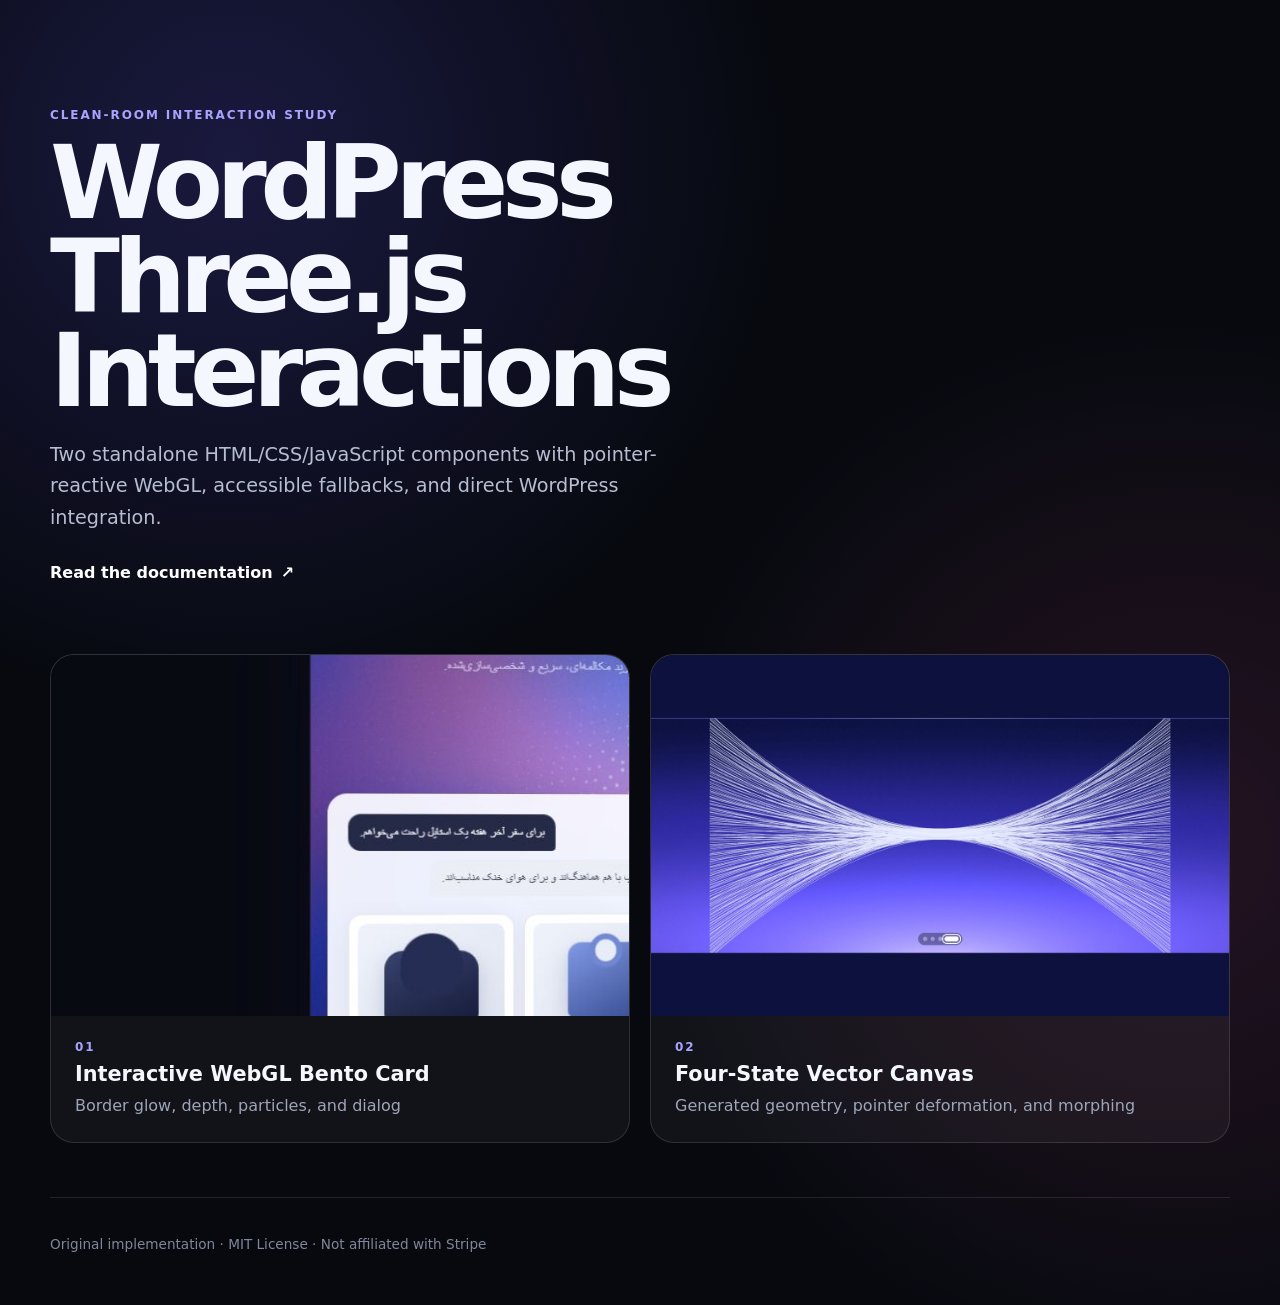
==== index.html @ 3e6a3a58 "Add WordPress Three.js interaction demos" ====
<!doctype html>
<html lang="en">
<head>
  <meta charset="utf-8">
  <meta name="viewport" content="width=device-width, initial-scale=1">
  <meta name="color-scheme" content="dark">
  <meta name="description" content="WordPress-ready Three.js interaction components: a WebGL Bento card and a four-state vector canvas.">
  <title>WordPress Three.js Interactions</title>
  <link rel="stylesheet" href="./site.css">
</head>
<body>
  <main class="site-shell">
    <header class="hero">
      <p class="eyebrow">CLEAN-ROOM INTERACTION STUDY</p>
      <h1>WordPress Three.js Interactions</h1>
      <p>Two standalone HTML/CSS/JavaScript components with pointer-reactive WebGL, accessible fallbacks, and direct WordPress integration.</p>
      <a class="docs-link" href="./README.md">Read the documentation <span aria-hidden="true">↗</span></a>
    </header>

    <section class="demo-grid" aria-label="Available demos">
      <a class="demo-card" href="./bento-card/">
        <img src="./bento-card/previews/preview-hover.png" alt="Pointer-reactive Bento card preview">
        <span class="demo-copy">
          <span class="demo-index">01</span>
          <strong>Interactive WebGL Bento Card</strong>
          <span>Border glow, depth, particles, and dialog</span>
        </span>
      </a>

      <a class="demo-card" href="./vector-canvas/">
        <img src="./vector-canvas/previews/preview-state-3.png" alt="Four-state vector canvas preview">
        <span class="demo-copy">
          <span class="demo-index">02</span>
          <strong>Four-State Vector Canvas</strong>
          <span>Generated geometry, pointer deformation, and morphing</span>
        </span>
      </a>
    </section>

    <footer>
      <p>Original implementation · MIT License · Not affiliated with Stripe</p>
    </footer>
  </main>
</body>
</html>
---- site.css ----
:root {
  color-scheme: dark;
  font-family: Inter, ui-sans-serif, system-ui, -apple-system, BlinkMacSystemFont, "Segoe UI", sans-serif;
  background: #07090f;
  color: #f5f7ff;
}

* { box-sizing: border-box; }

body {
  min-width: 320px;
  min-height: 100vh;
  margin: 0;
  background:
    radial-gradient(circle at 18% 12%, rgba(99, 91, 255, .2), transparent 35rem),
    radial-gradient(circle at 92% 65%, rgba(255, 93, 177, .12), transparent 34rem),
    #07090f;
}

.site-shell {
  width: min(1180px, calc(100% - 40px));
  margin: 0 auto;
  padding: 96px 0 40px;
}

.hero { max-width: 780px; }

.eyebrow,
.demo-index {
  color: #a9a2ff;
  font-size: .75rem;
  font-weight: 800;
  letter-spacing: .16em;
}

h1 {
  max-width: 740px;
  margin: 14px 0 20px;
  font-size: clamp(2.8rem, 8vw, 6.8rem);
  line-height: .92;
  letter-spacing: -.065em;
}

.hero > p:not(.eyebrow) {
  max-width: 680px;
  color: #b7bed1;
  font-size: clamp(1rem, 2vw, 1.2rem);
  line-height: 1.65;
}

.docs-link {
  display: inline-flex;
  gap: 8px;
  margin-top: 10px;
  color: #fff;
  font-weight: 750;
  text-decoration: none;
}

.docs-link:hover { color: #c8c4ff; }

.demo-grid {
  display: grid;
  grid-template-columns: repeat(2, minmax(0, 1fr));
  gap: 20px;
  margin-top: 72px;
}

.demo-card {
  overflow: hidden;
  border: 1px solid rgba(255,255,255,.12);
  border-radius: 24px;
  background: rgba(255,255,255,.045);
  color: inherit;
  text-decoration: none;
  transition: transform 220ms ease, border-color 220ms ease, background 220ms ease;
}

.demo-card:hover,
.demo-card:focus-visible {
  transform: translateY(-5px);
  border-color: rgba(169,162,255,.55);
  background: rgba(255,255,255,.075);
}

.demo-card:focus-visible { outline: 3px solid #8078ff; outline-offset: 3px; }

.demo-card img {
  display: block;
  width: 100%;
  aspect-ratio: 16 / 10;
  object-fit: cover;
  background: #0a0d17;
}

.demo-copy {
  display: grid;
  gap: 8px;
  padding: 24px;
}

.demo-copy strong { font-size: 1.3rem; }
.demo-copy > span:last-child { color: #9da5b9; line-height: 1.5; }

footer {
  margin-top: 54px;
  border-top: 1px solid rgba(255,255,255,.1);
  padding-top: 24px;
  color: #7f879b;
  font-size: .85rem;
}

@media (max-width: 720px) {
  .site-shell { width: min(100% - 28px, 560px); padding-top: 62px; }
  .demo-grid { grid-template-columns: 1fr; margin-top: 48px; }
}

@media (prefers-reduced-motion: reduce) {
  .demo-card { transition: none; }
}
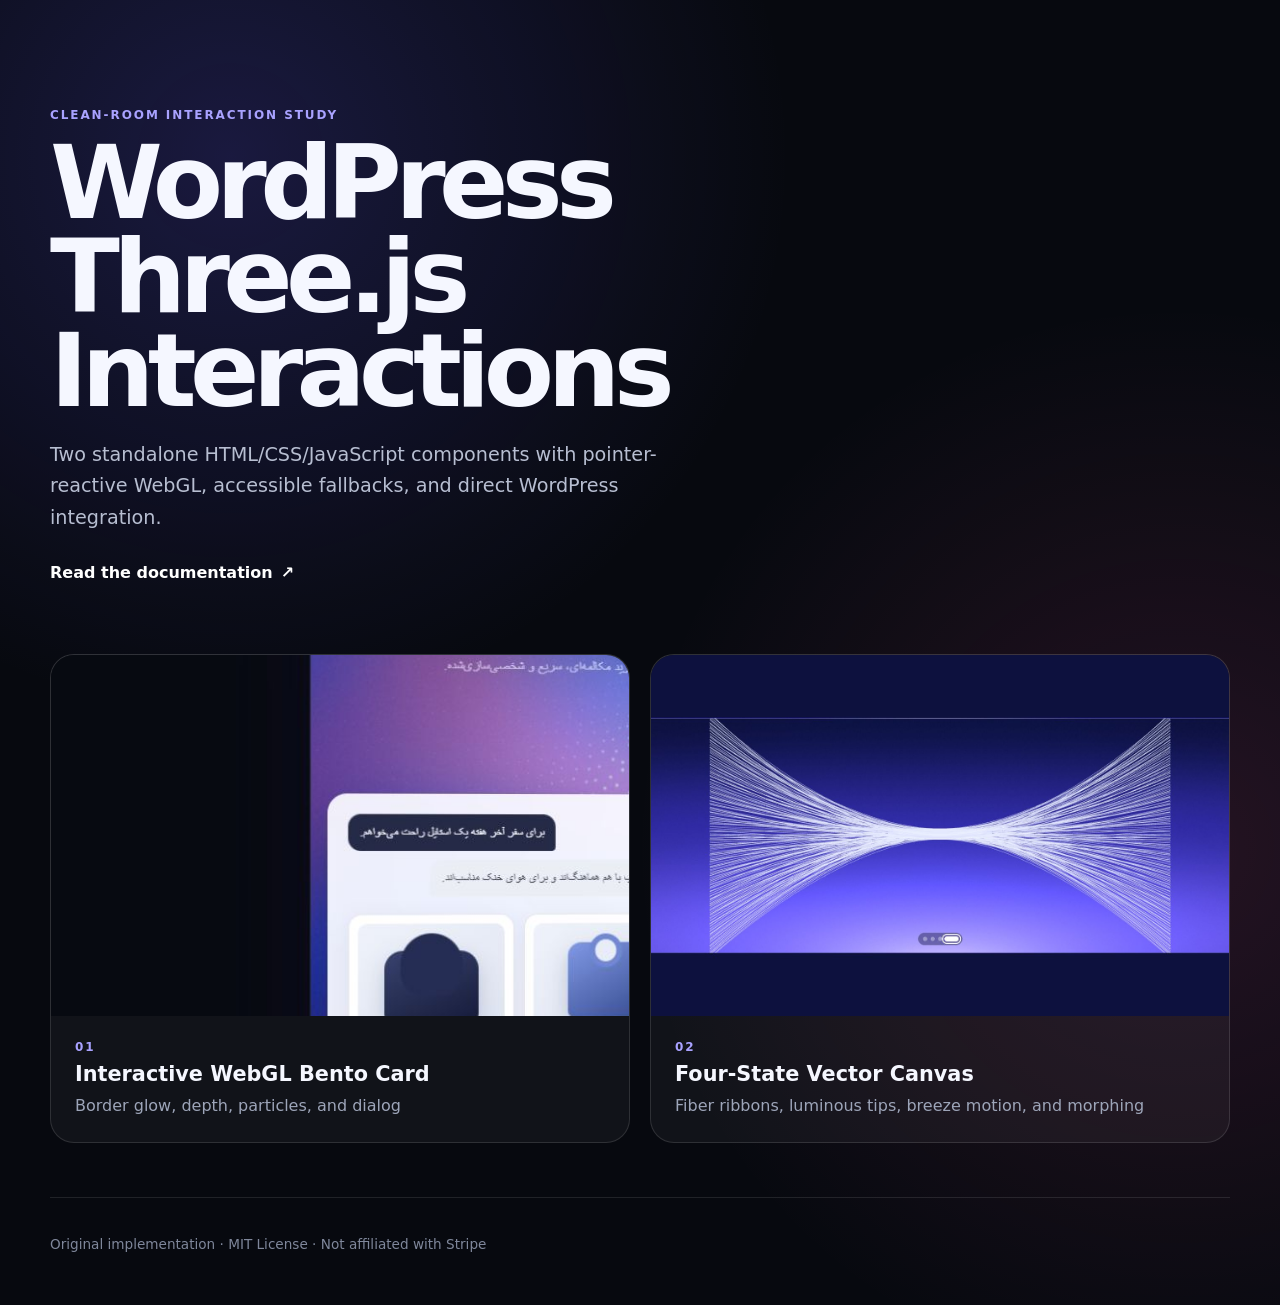
==== commit 43a83fd4: "Refine fiber-optic vector interaction" ====
--- a/index.html
+++ b/index.html
@@ -32,7 +32,7 @@
         <span class="demo-copy">
           <span class="demo-index">02</span>
           <strong>Four-State Vector Canvas</strong>
-          <span>Generated geometry, pointer deformation, and morphing</span>
+          <span>Fiber ribbons, luminous tips, breeze motion, and morphing</span>
         </span>
       </a>
     </section>
@@ -43,4 +43,3 @@
   </main>
 </body>
 </html>
-
